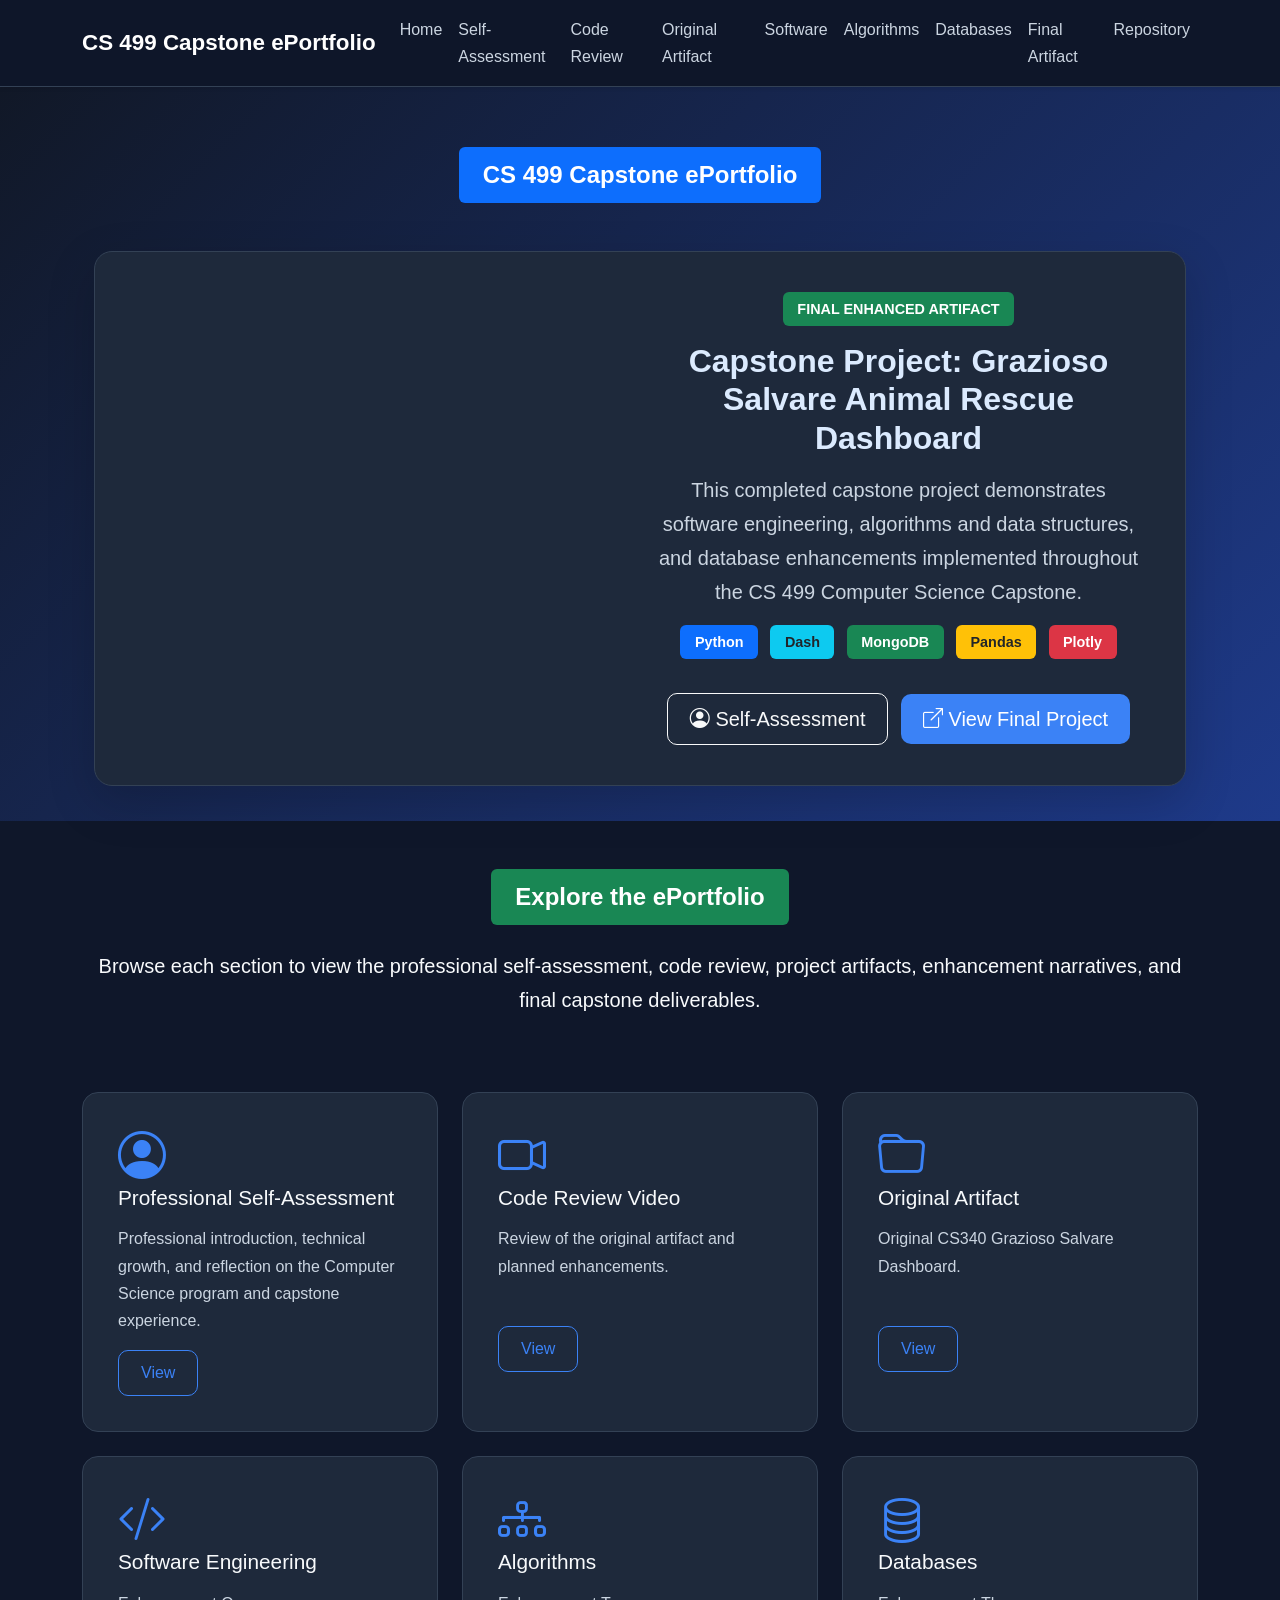
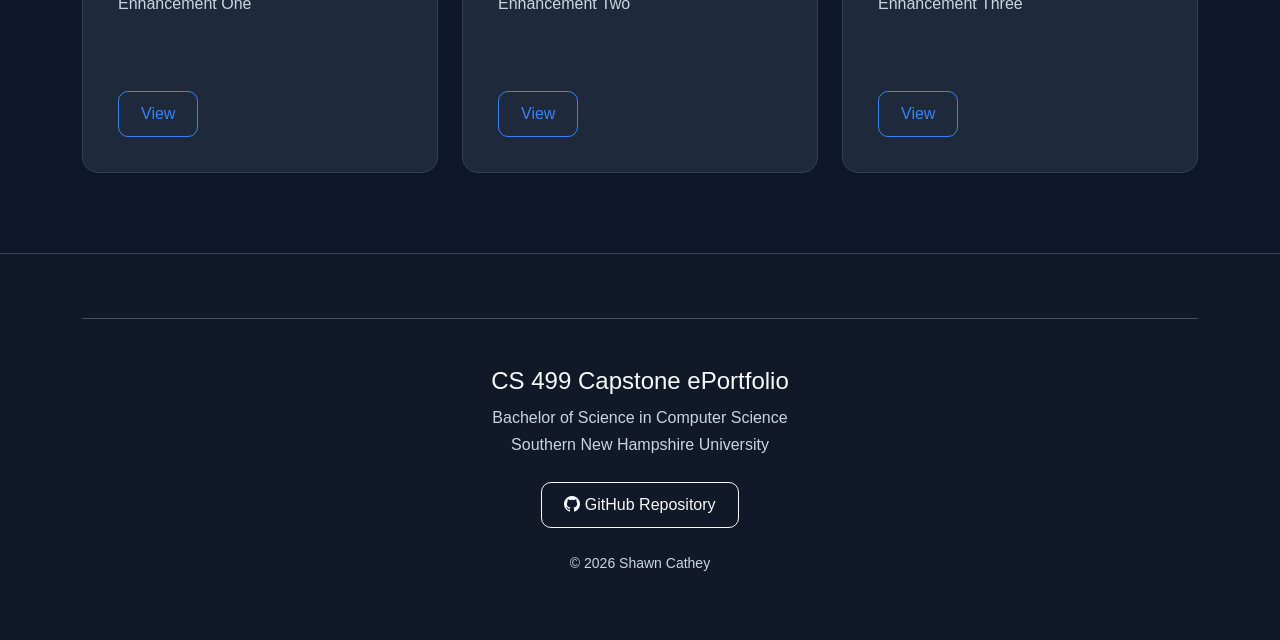
==== index.html @ efed87d2 "Initial CS 499 ePortfolio website" ====
<!DOCTYPE html>
<html lang="en">
  <head>
    <meta charset="UTF-8" />
    <meta name="viewport" content="width=device-width, initial-scale=1" />

    <title>Shawn Cathey | CS 499 Capstone Portfolio</title>

    <!-- Bootstrap -->
    <link
      href="https://cdn.jsdelivr.net/npm/bootstrap@5.3.7/dist/css/bootstrap.min.css"
      rel="stylesheet"
    />

    <!-- Bootstrap Icons -->
    <link
      href="https://cdn.jsdelivr.net/npm/bootstrap-icons@1.13.1/font/bootstrap-icons.css"
      rel="stylesheet"
    />

    <!-- Custom CSS -->
    <link rel="stylesheet" href="style.css" />
  </head>

  <body>
    <!-- Navigation -->
    <div id="navbar"></div>

    <!-- Hero -->

    <header class="hero">
      <div class="container text-center">
        <span class="badge bg-primary px-4 py-3 fs-4">
          CS 499 Capstone ePortfolio
        </span>

        <!-- Final Project Showcase -->

        <div class="container mt-5">
          <div class="card final-project-card shadow-lg">
            <div class="row align-items-center">
              <div class="col-lg-6">
                <div class="ratio ratio-16x9">
                  <iframe
                    src="https://www.youtube.com/embed/QOEn5yZiMWs?si=QDcMFj4pDcBqUeq1"
                    title="CS 499 Code Review"
                    frameborder="0"
                    allow="accelerometer; autoplay; clipboard-write; encrypted-media; gyroscope; picture-in-picture; web-share"
                    referrerpolicy="strict-origin-when-cross-origin"
                    allowfullscreen
                  >
                  </iframe>
                </div>
              </div>

              <div class="col-lg-6">
                <span class="badge bg-success mb-3">
                  FINAL ENHANCED ARTIFACT
                </span>

                <h2 class="mb-3">
                  Capstone Project: Grazioso Salvare Animal Rescue Dashboard
                </h2>

                <p class="lead">
                  This completed capstone project demonstrates software
                  engineering, algorithms and data structures, and database
                  enhancements implemented throughout the CS 499 Computer
                  Science Capstone.
                </p>

                <div class="mb-4">
                  <span class="badge bg-primary me-2"> Python </span>

                  <span class="badge bg-info text-dark me-2"> Dash </span>

                  <span class="badge bg-success me-2"> MongoDB </span>

                  <span class="badge bg-warning text-dark me-2"> Pandas </span>

                  <span class="badge bg-danger"> Plotly </span>
                </div>

                <a
                  href="pages/self-assessment.html"
                  class="btn btn-outline-light btn-lg me-2"
                >
                  <i class="bi bi-person-circle"></i>

                  Self-Assessment
                </a>

                <a
                  href="pages/final-artifact.html"
                  class="btn btn-primary btn-lg"
                >
                  <i class="bi bi-box-arrow-up-right"></i>

                  View Final Project
                </a>
              </div>
            </div>
          </div>
        </div>
      </div>
    </header>

    <!-- Portfolio -->

    <section class="container my-5">
      <div class="text-center mb-4">
        <span class="badge bg-success px-4 py-3 fs-4">
          Explore the ePortfolio
        </span>
      </div>

      <p class="text-center lead mb-5">
        Browse each section to view the professional self-assessment, code
        review, project artifacts, enhancement narratives, and final capstone
        deliverables.
      </p>
      <br />
      <div class="row g-4">
        <!-- Self Assessment -->

        <div class="col-md-6 col-lg-4">
          <div class="portfolio-card">
            <i class="bi bi-person-circle display-5"></i>

            <h3>Professional Self-Assessment</h3>

            <p>
              Professional introduction, technical growth, and reflection on the
              Computer Science program and capstone experience.
            </p>

            <a
              href="pages/self-assessment.html"
              class="btn btn-outline-primary"
            >
              View
            </a>
          </div>
        </div>

        <!-- Code Review -->

        <div class="col-md-6 col-lg-4">
          <div class="portfolio-card">
            <i class="bi bi-camera-video display-5"></i>

            <h3>Code Review Video</h3>

            <p>Review of the original artifact and planned enhancements.</p>

            <a href="pages/code-review.html" class="btn btn-outline-primary">
              View
            </a>
          </div>
        </div>

        <!-- Original Artifact -->

        <div class="col-md-6 col-lg-4">
          <div class="portfolio-card">
            <i class="bi bi-folder display-5"></i>

            <h3>Original Artifact</h3>

            <p>Original CS340 Grazioso Salvare Dashboard.</p>

            <a
              href="pages/original-artifact.html"
              class="btn btn-outline-primary"
            >
              View
            </a>
          </div>
        </div>

        <!-- Enhancement One -->

        <div class="col-md-6 col-lg-4">
          <div class="portfolio-card">
            <i class="bi bi-code-slash display-5"></i>

            <h3>Software Engineering</h3>

            <p>Enhancement One</p>

            <a href="pages/enhancement1.html" class="btn btn-outline-primary">
              View
            </a>
          </div>
        </div>

        <!-- Enhancement Two -->

        <div class="col-md-6 col-lg-4">
          <div class="portfolio-card">
            <i class="bi bi-diagram-3 display-5"></i>

            <h3>Algorithms</h3>

            <p>Enhancement Two</p>

            <a href="pages/enhancement2.html" class="btn btn-outline-primary">
              View
            </a>
          </div>
        </div>

        <!-- Enhancement Three -->

        <div class="col-md-6 col-lg-4">
          <div class="portfolio-card">
            <i class="bi bi-database display-5"></i>

            <h3>Databases</h3>

            <p>Enhancement Three</p>

            <a href="pages/enhancement3.html" class="btn btn-outline-primary">
              View
            </a>
          </div>
        </div>
      </div>
    </section>

    <!-- Footer -->

    <div id="footer"></div>

    <script src="https://cdn.jsdelivr.net/npm/bootstrap@5.3.7/dist/js/bootstrap.bundle.min.js"></script>

    <script src="script.js"></script>
  </body>
</html>
---- style.css ----
/* ===========================================
   Global
=========================================== */

:root {
  --bg: #0f172a;
  --surface: #1e293b;
  --surface-hover: #273549;
  --text: #f8fafc;
  --muted: #cbd5e1;
  --primary: #3b82f6;
  --border: #334155;
}

* {
  margin: 0;
  padding: 0;
  box-sizing: border-box;
}

html {
  scroll-behavior: smooth;
}

body {
  font-family: 'Inter', sans-serif;
  background: var(--bg);
  color: var(--text);
  line-height: 1.7;
}

/* ===========================================
   Navbar
=========================================== */

.navbar {
  background: rgba(15, 23, 42, 0.95);
  backdrop-filter: blur(10px);
  border-bottom: 1px solid var(--border);
}

.navbar-brand {
  font-size: 1.4rem;
}

.nav-link {
  color: var(--muted) !important;
  transition: 0.25s;
}

.nav-link:hover {
  color: white !important;
}

/* ===========================================
   Hero
=========================================== */

.hero {
  background: linear-gradient(135deg, #111827, #1e3a8a);

  padding: 60px 20px 35px;
}

.hero h1 {
  font-weight: 700;

  margin-bottom: 20px;
}

.hero h2 {
  color: #dbeafe;

  margin-bottom: 25px;
}

.hero p {
  color: #cbd5e1;
}

.tech-badges {
  margin-top: 30px;
}

.tech-badges .badge {
  margin: 6px;

  font-size: 0.9rem;

  padding: 0.8rem 1rem;
}

/* ===========================================
   Portfolio Cards
=========================================== */

.portfolio-card {
  background: var(--surface);

  border: 1px solid var(--border);

  border-radius: 16px;

  padding: 35px;

  height: 100%;

  transition: 0.25s;
}

.portfolio-card:hover {
  transform: translateY(-8px);

  background: var(--surface-hover);

  border-color: var(--primary);
}

.portfolio-card i {
  color: var(--primary);

  margin-bottom: 20px;
}

.portfolio-card h3 {
  margin-bottom: 15px;

  font-size: 1.3rem;
}

.portfolio-card p {
  color: var(--muted);

  min-height: 85px;
}

/* ===========================================
   Buttons
=========================================== */

.btn {
  border-radius: 10px;

  padding: 10px 22px;
}

.btn-primary {
  background: var(--primary);

  border: none;
}

.btn-primary:hover {
  background: #2563eb;
}

.btn-outline-primary {
  border-color: var(--primary);

  color: var(--primary);
}

.btn-outline-primary:hover {
  background: var(--primary);

  color: white;
}

/* ===========================================
   Footer
=========================================== */

footer {
  margin-top: 80px;

  background: #111827;

  border-top: 1px solid var(--border);
}

footer p {
  color: var(--muted);
}

/* ===========================================
   Responsive
=========================================== */

@media (max-width: 768px) {
  .hero {
    padding: 80px 20px;
  }

  .hero h1 {
    font-size: 2.5rem;
  }

  .hero h2 {
    font-size: 1.5rem;
  }

  .portfolio-card {
    padding: 25px;
  }
}
/* ===========================================
   Final Project Showcase
=========================================== */

.final-project-card {
  background: #1e293b;

  border: 1px solid #334155;

  border-radius: 18px;

  padding: 40px;

  margin-top: 40px;
}

.final-project-card img {
  border-radius: 12px;

  border: 2px solid #334155;
}

.final-project-card h2 {
  font-weight: 700;
}

.final-project-card p {
  color: #cbd5e1;
}

.final-project-card .badge {
  font-size: 0.9rem;

  padding: 0.6rem 0.9rem;
}

.final-project-card .btn {
  margin-top: 10px;
}

@media (max-width: 992px) {
  .final-project-card {
    text-align: center;
  }

  .final-project-card img {
    margin-bottom: 30px;
  }
}
.gallery-img {
  width: 100%;
  height: 260px;
  object-fit: cover;
  border-radius: 0.5rem;
  border: 1px solid rgba(255, 255, 255, 0.15);
}
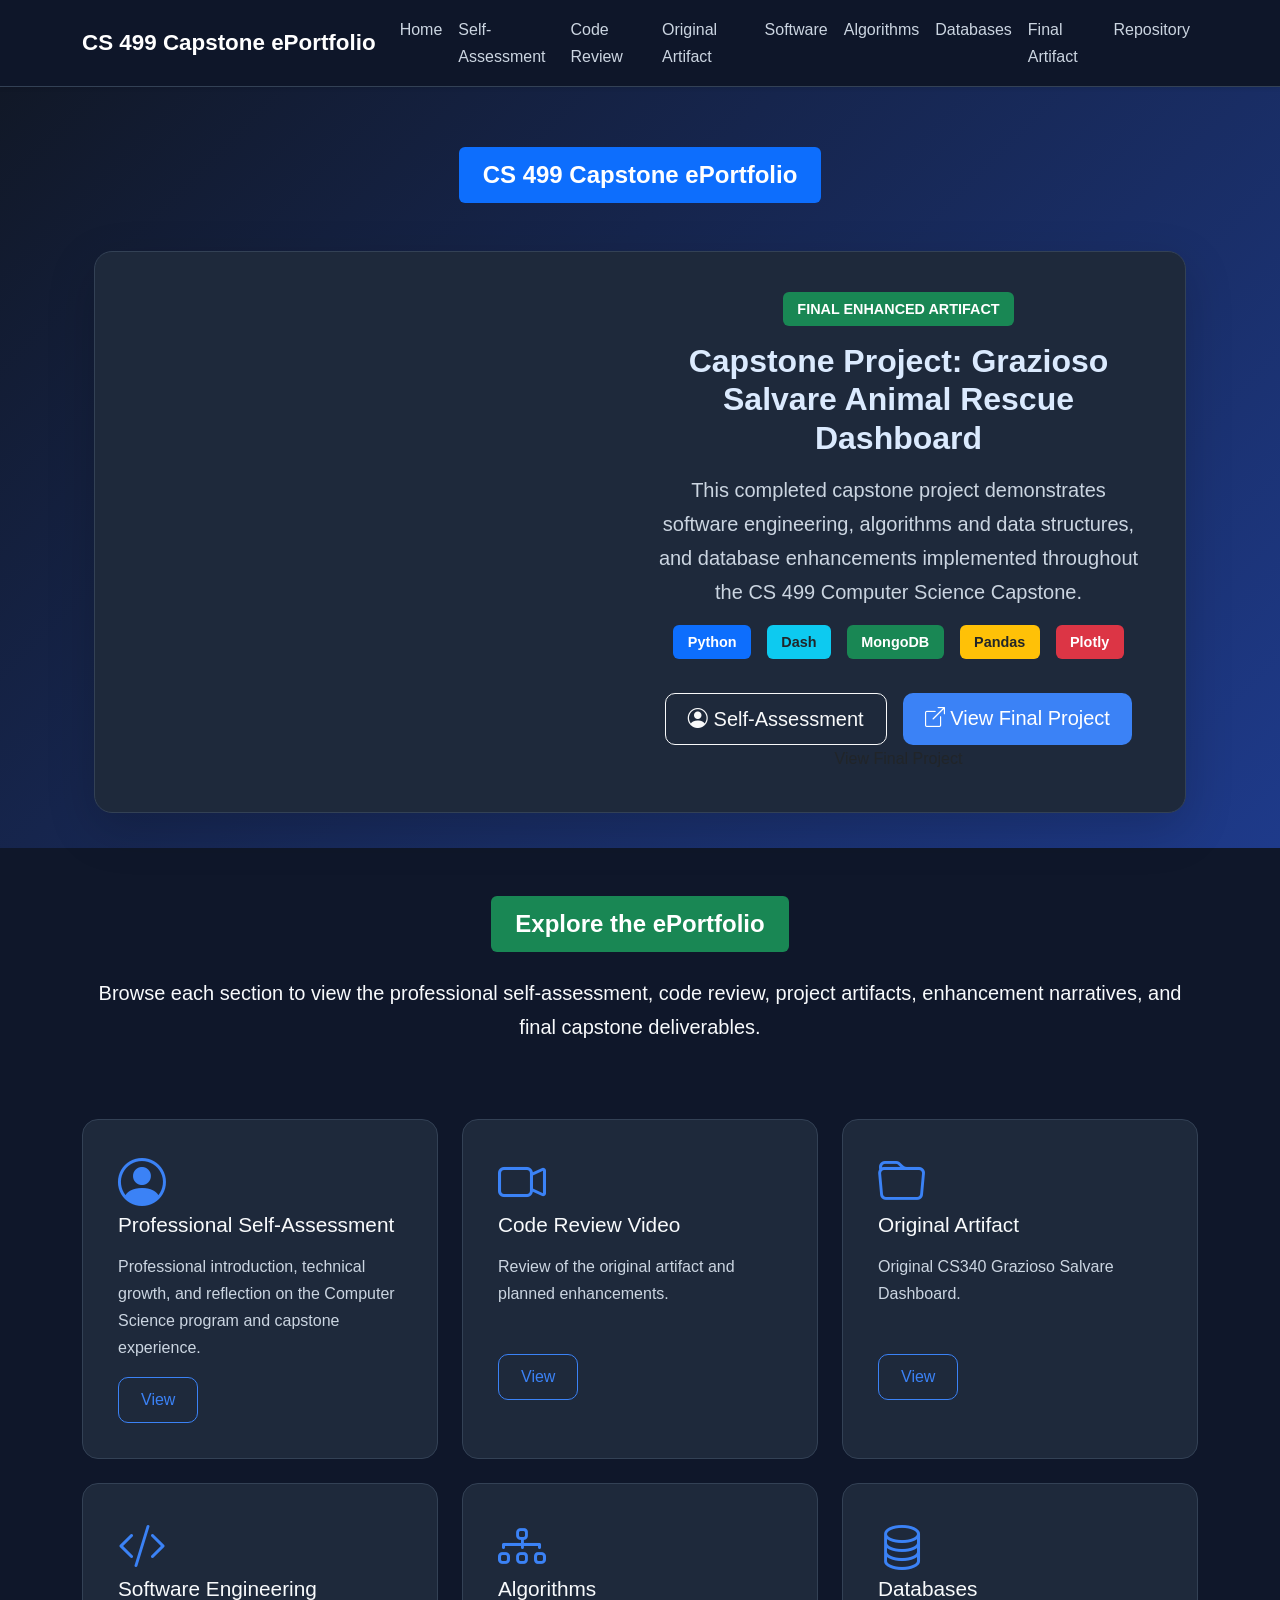
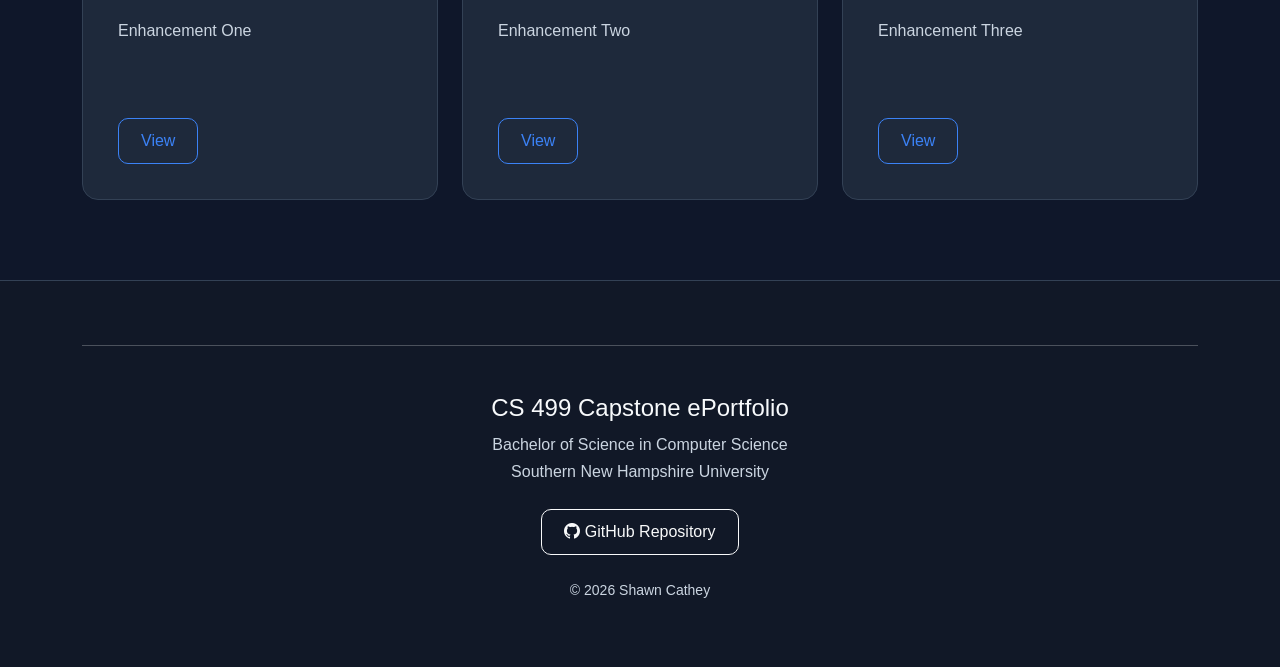
==== commit 0038ff2a: "Improve responsive layout" ====
--- a/index.html
+++ b/index.html
@@ -39,7 +39,7 @@
         <div class="container mt-5">
           <div class="card final-project-card shadow-lg">
             <div class="row align-items-center">
-              <div class="col-lg-6">
+              <div class="col-lg-6 mb-4 mb-lg-0">
                 <div class="ratio ratio-16x9">
                   <iframe
                     src="https://www.youtube.com/embed/QOEn5yZiMWs?si=QDcMFj4pDcBqUeq1"
@@ -69,32 +69,35 @@
                   Science Capstone.
                 </p>
 
-                <div class="mb-4">
-                  <span class="badge bg-primary me-2"> Python </span>
-
-                  <span class="badge bg-info text-dark me-2"> Dash </span>
-
-                  <span class="badge bg-success me-2"> MongoDB </span>
-
-                  <span class="badge bg-warning text-dark me-2"> Pandas </span>
-
-                  <span class="badge bg-danger"> Plotly </span>
+                <div class="d-flex flex-wrap justify-content-center gap-3 mb-4">
+                  <span class="badge bg-primary">Python</span>
+                
+                  <span class="badge bg-info text-dark">Dash</span>
+                
+                  <span class="badge bg-success">MongoDB</span>
+                
+                  <span class="badge bg-warning text-dark">Pandas</span>
+                
+                  <span class="badge bg-danger">Plotly</span>
                 </div>
 
-                <a
-                  href="pages/self-assessment.html"
-                  class="btn btn-outline-light btn-lg me-2"
-                >
-                  <i class="bi bi-person-circle"></i>
-
-                  Self-Assessment
-                </a>
-
-                <a
-                  href="pages/final-artifact.html"
-                  class="btn btn-primary btn-lg"
-                >
-                  <i class="bi bi-box-arrow-up-right"></i>
+                <div class="d-grid d-lg-flex justify-content-center gap-3 mt-4">
+                  <a
+                    href="pages/self-assessment.html"
+                    class="btn btn-outline-light btn-lg"
+                  >
+                    <i class="bi bi-person-circle"></i>
+                    Self-Assessment
+                  </a>
+                
+                  <a
+                    href="pages/final-artifact.html"
+                    class="btn btn-primary btn-lg"
+                  >
+                    <i class="bi bi-box-arrow-up-right"></i>
+                    View Final Project
+                  </a>
+                </div>
 
                   View Final Project
                 </a>
--- a/style.css
+++ b/style.css
@@ -259,3 +259,4 @@
   border-radius: 0.5rem;
   border: 1px solid rgba(255, 255, 255, 0.15);
 }
+
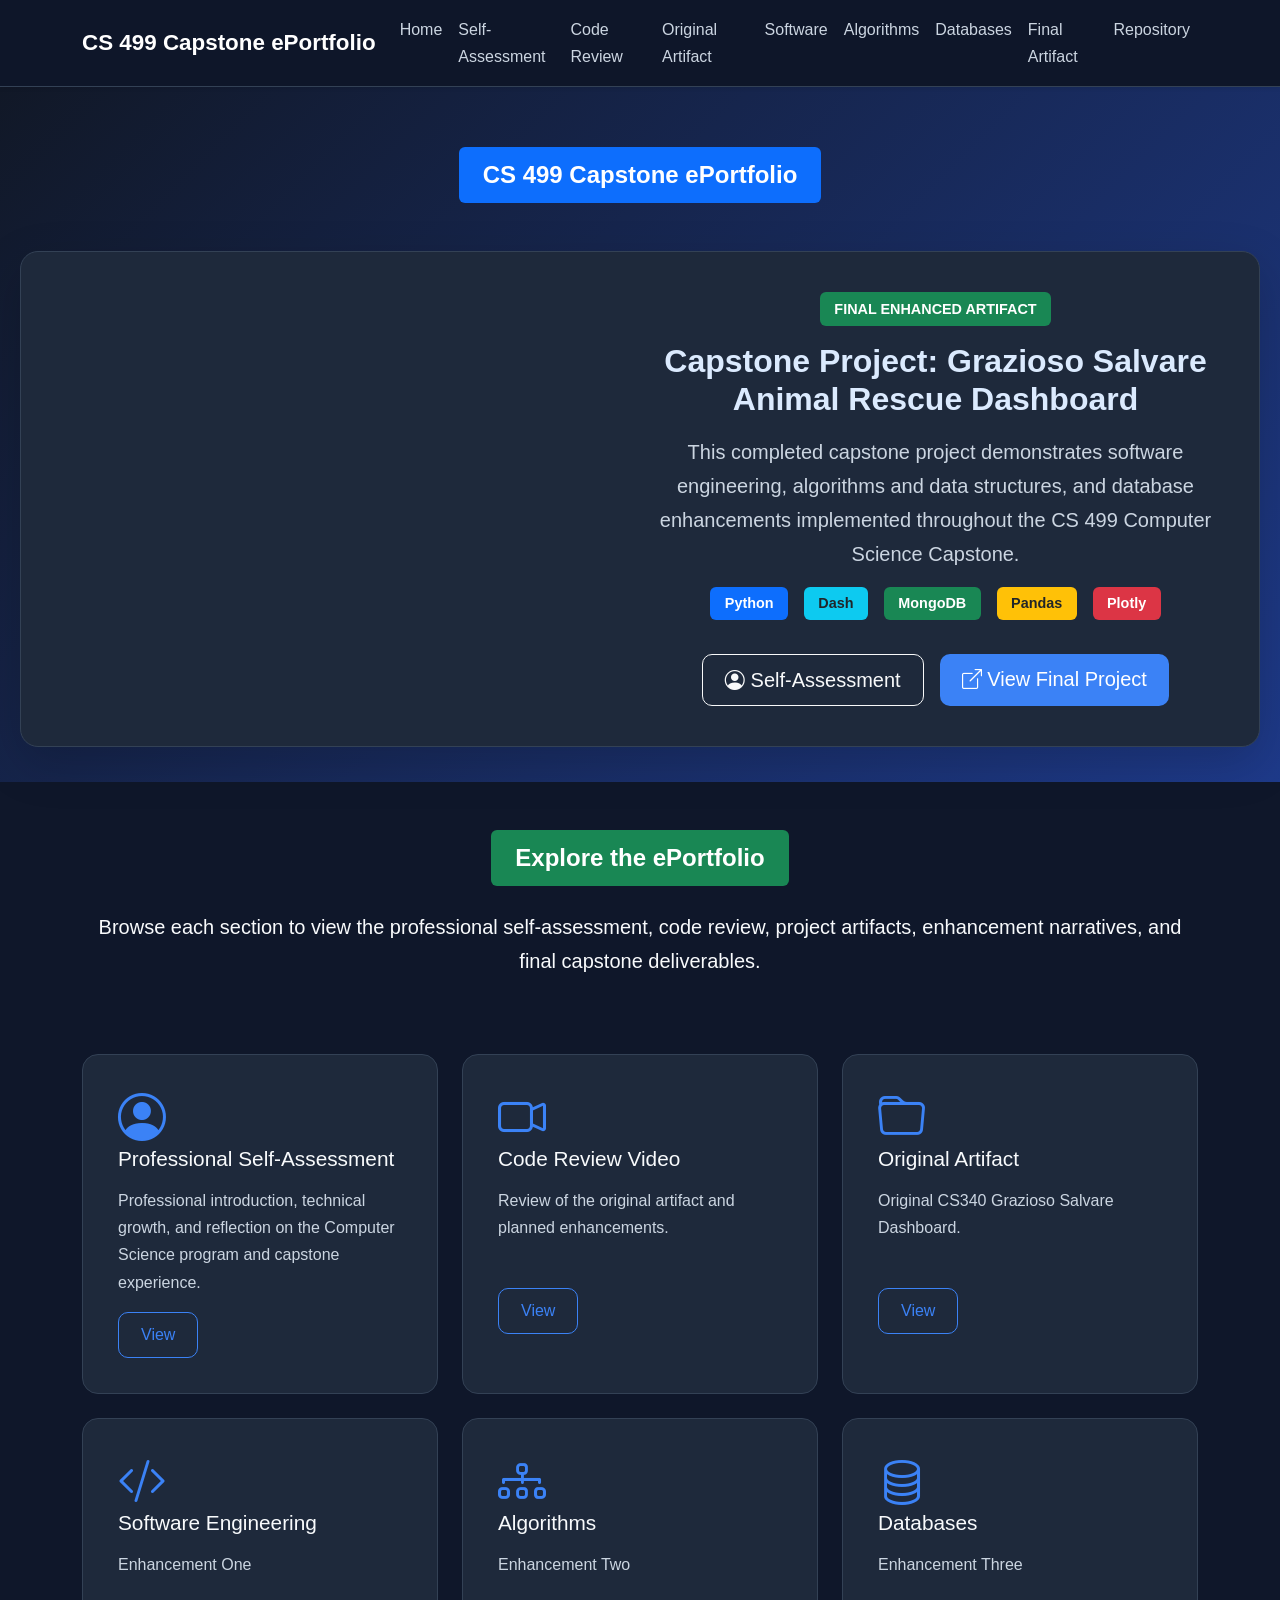
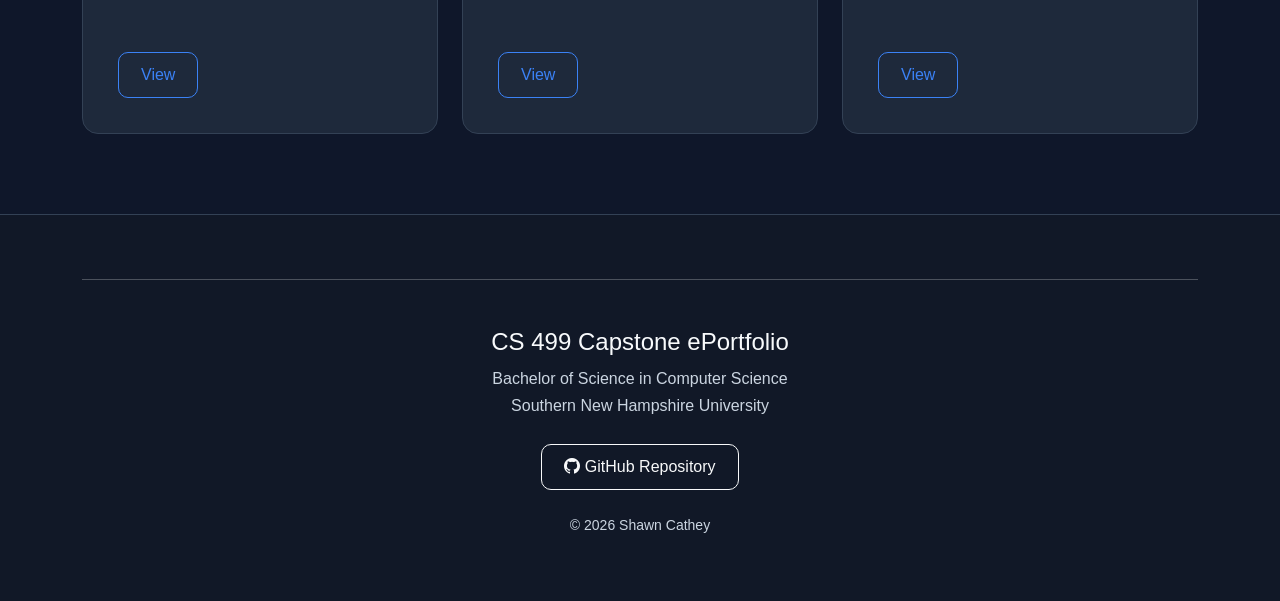
==== commit 449d7c67: "Improve more alignment issues for small screens" ====
--- a/index.html
+++ b/index.html
@@ -26,88 +26,88 @@
     <!-- Navigation -->
     <div id="navbar"></div>
 
-    <!-- Hero -->
-
-    <header class="hero">
-      <div class="container text-center">
-        <span class="badge bg-primary px-4 py-3 fs-4">
-          CS 499 Capstone ePortfolio
-        </span>
-
-        <!-- Final Project Showcase -->
-
-        <div class="container mt-5">
-          <div class="card final-project-card shadow-lg">
-            <div class="row align-items-center">
-              <div class="col-lg-6 mb-4 mb-lg-0">
-                <div class="ratio ratio-16x9">
-                  <iframe
-                    src="https://www.youtube.com/embed/QOEn5yZiMWs?si=QDcMFj4pDcBqUeq1"
-                    title="CS 499 Code Review"
-                    frameborder="0"
-                    allow="accelerometer; autoplay; clipboard-write; encrypted-media; gyroscope; picture-in-picture; web-share"
-                    referrerpolicy="strict-origin-when-cross-origin"
-                    allowfullscreen
-                  >
-                  </iframe>
-                </div>
-              </div>
-
-              <div class="col-lg-6">
-                <span class="badge bg-success mb-3">
-                  FINAL ENHANCED ARTIFACT
-                </span>
-
-                <h2 class="mb-3">
-                  Capstone Project: Grazioso Salvare Animal Rescue Dashboard
-                </h2>
-
-                <p class="lead">
-                  This completed capstone project demonstrates software
-                  engineering, algorithms and data structures, and database
-                  enhancements implemented throughout the CS 499 Computer
-                  Science Capstone.
-                </p>
-
-                <div class="d-flex flex-wrap justify-content-center gap-3 mb-4">
-                  <span class="badge bg-primary">Python</span>
-                
-                  <span class="badge bg-info text-dark">Dash</span>
-                
-                  <span class="badge bg-success">MongoDB</span>
-                
-                  <span class="badge bg-warning text-dark">Pandas</span>
-                
-                  <span class="badge bg-danger">Plotly</span>
-                </div>
-
-                <div class="d-grid d-lg-flex justify-content-center gap-3 mt-4">
-                  <a
-                    href="pages/self-assessment.html"
-                    class="btn btn-outline-light btn-lg"
-                  >
-                    <i class="bi bi-person-circle"></i>
-                    Self-Assessment
-                  </a>
-                
-                  <a
-                    href="pages/final-artifact.html"
-                    class="btn btn-primary btn-lg"
-                  >
-                    <i class="bi bi-box-arrow-up-right"></i>
-                    View Final Project
-                  </a>
-                </div>
-
-                  View Final Project
-                </a>
-              </div>
+<!-- Hero -->
+<header class="hero">
+  <div class="d-flex justify-content-center">
+    <span class="badge bg-primary px-4 py-3 fs-4">
+      CS 499 Capstone ePortfolio
+    </span>
+  </div>
+
+    <!-- Final Project Showcase -->
+    <div class="mt-5">
+      <div class="card final-project-card shadow-lg">
+        <div class="row align-items-center">
+
+          <!-- Video -->
+          <div class="col-lg-6 mb-4 mb-lg-0">
+            <div class="ratio ratio-16x9">
+              <iframe
+                src="https://www.youtube.com/embed/QOEn5yZiMWs?si=QDcMFj4pDcBqUeq1"
+                title="CS 499 Code Review"
+                frameborder="0"
+                allow="accelerometer; autoplay; clipboard-write; encrypted-media; gyroscope; picture-in-picture; web-share"
+                referrerpolicy="strict-origin-when-cross-origin"
+                allowfullscreen>
+              </iframe>
             </div>
           </div>
+
+          <!-- Right Column -->
+          <div class="col-lg-6 text-center">
+
+            <span class="badge bg-success mb-3">
+              FINAL ENHANCED ARTIFACT
+            </span>
+
+            <h2 class="mb-3">
+              Capstone Project: Grazioso Salvare Animal Rescue Dashboard
+            </h2>
+
+            <p class="lead">
+              This completed capstone project demonstrates software
+              engineering, algorithms and data structures, and database
+              enhancements implemented throughout the CS 499 Computer
+              Science Capstone.
+            </p>
+
+            <div class="d-flex flex-wrap justify-content-center gap-3 mb-4">
+              <span class="badge bg-primary">Python</span>
+
+              <span class="badge bg-info text-dark">Dash</span>
+
+              <span class="badge bg-success">MongoDB</span>
+
+              <span class="badge bg-warning text-dark">Pandas</span>
+
+              <span class="badge bg-danger">Plotly</span>
+            </div>
+
+            <div class="d-grid d-lg-flex justify-content-center gap-3 mt-4">
+              <a
+                href="pages/self-assessment.html"
+                class="btn btn-outline-light btn-lg">
+                <i class="bi bi-person-circle"></i>
+                Self-Assessment
+              </a>
+
+              <a
+                href="pages/final-artifact.html"
+                class="btn btn-primary btn-lg">
+                <i class="bi bi-box-arrow-up-right"></i>
+                View Final Project
+              </a>
+            </div>
+
+          </div>
+          <!-- End Right Column -->
+
         </div>
       </div>
-    </header>
-
+    </div>
+
+  </div>
+</header>
     <!-- Portfolio -->
 
     <section class="container my-5">
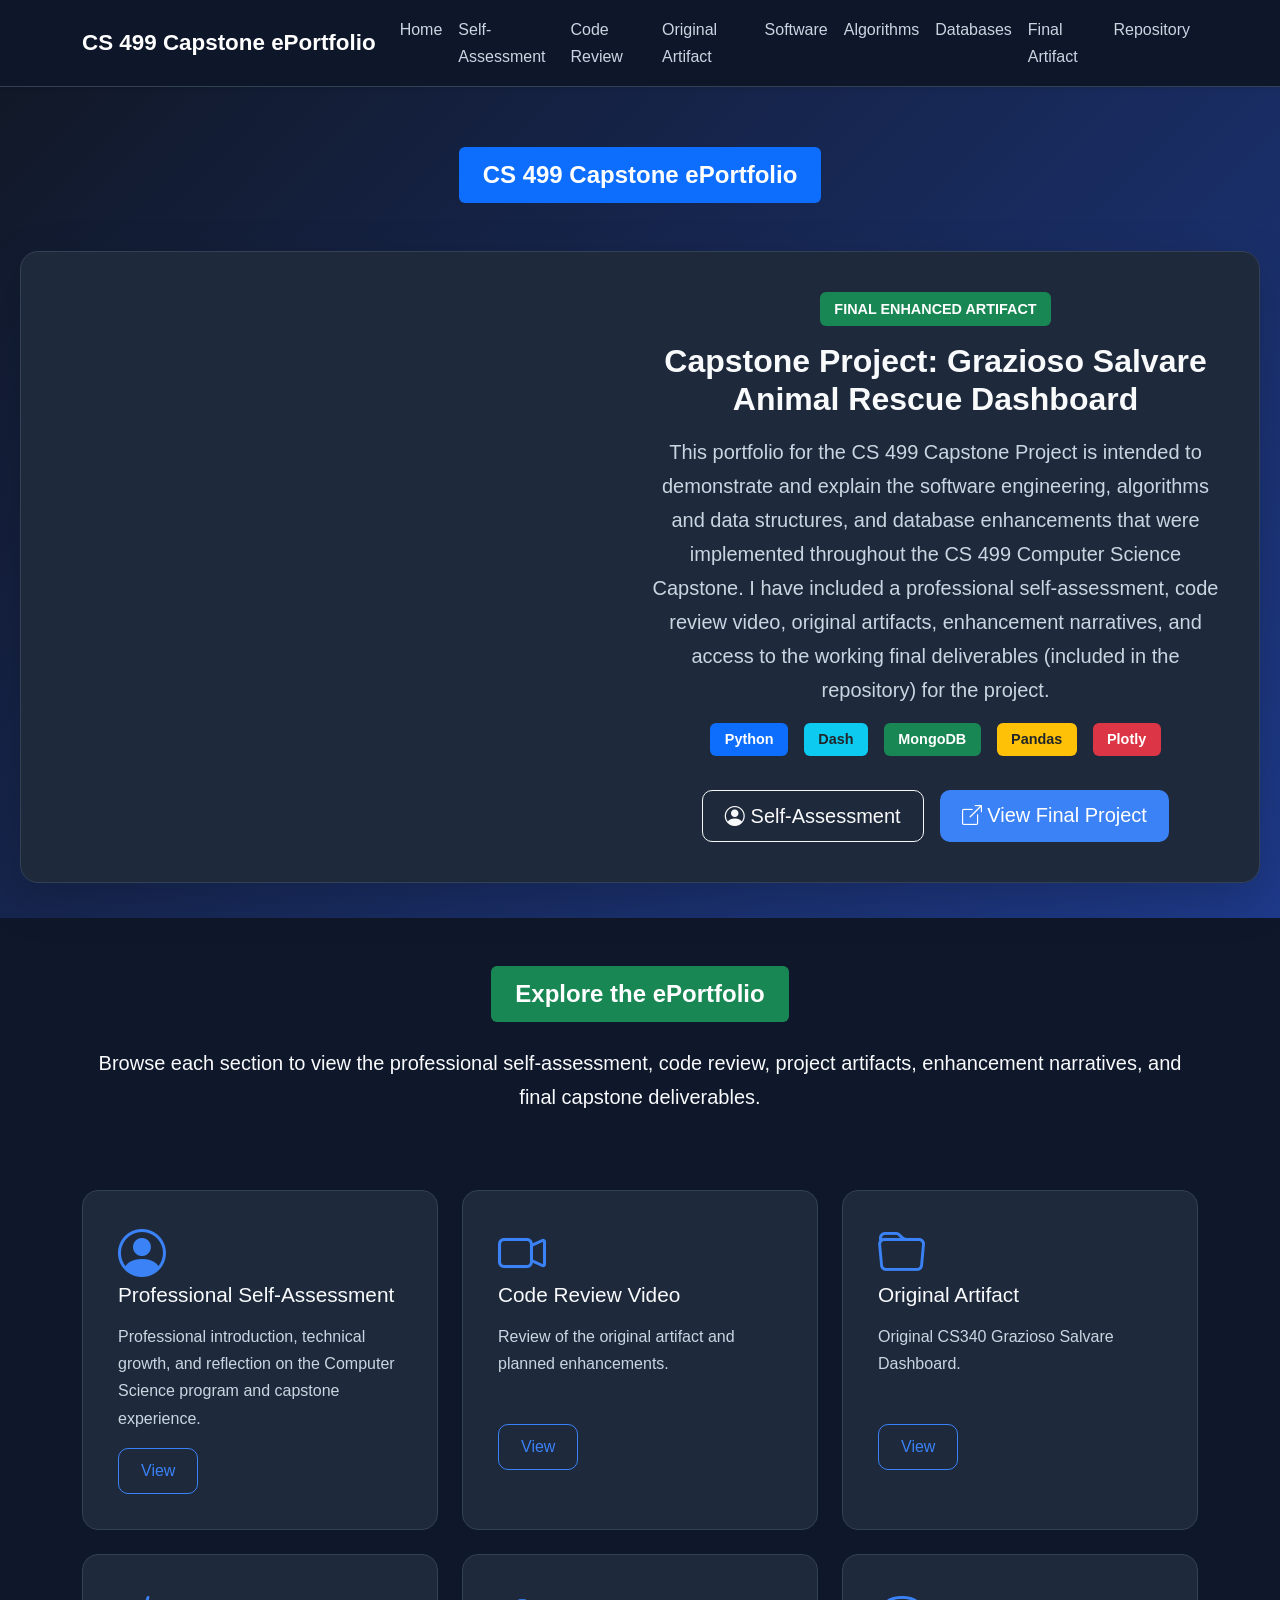
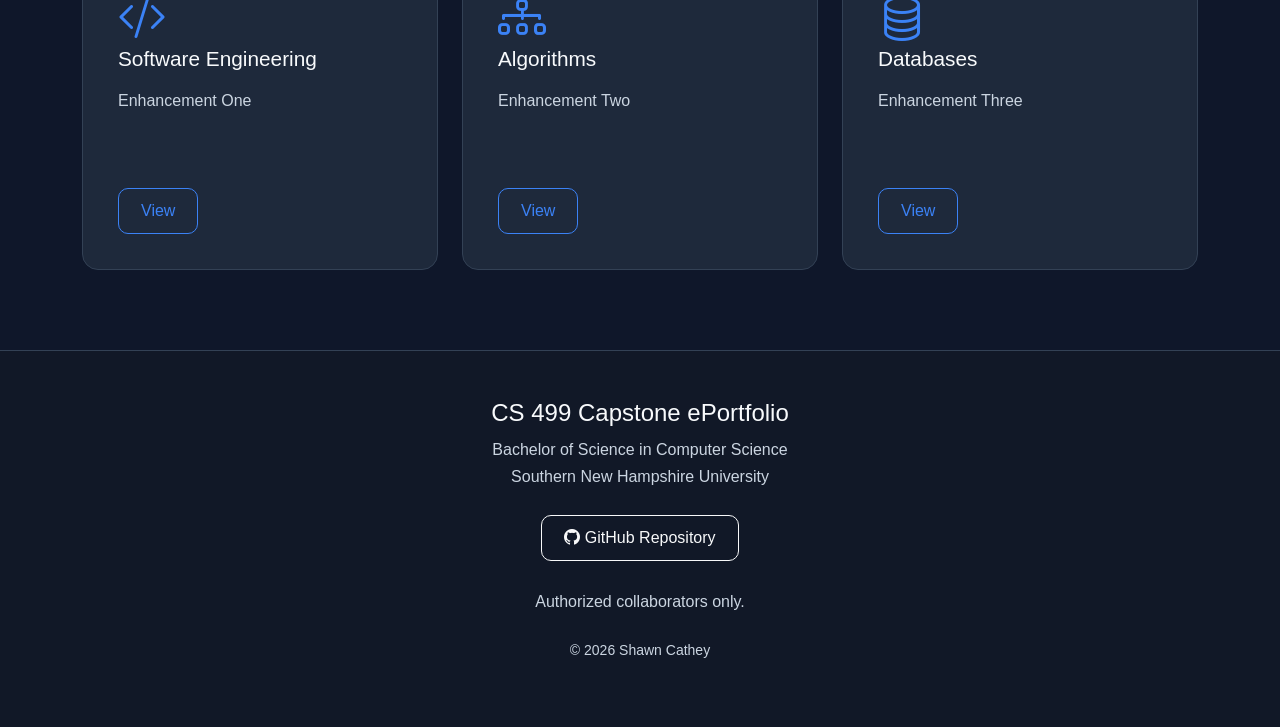
==== commit 8d157b81: "Corrected enhancement card subtitles" ====
--- a/index.html
+++ b/index.html
@@ -65,10 +65,11 @@
             </h2>
 
             <p class="lead">
-              This completed capstone project demonstrates software
+              This portfolio for the CS 499 Capstone Project is intended to demonstrate and explain the software
               engineering, algorithms and data structures, and database
-              enhancements implemented throughout the CS 499 Computer
-              Science Capstone.
+              enhancements that were implemented throughout the CS 499 Computer
+              Science Capstone. I have included a professional self-assessment, code review video, original artifacts, 
+              enhancement narratives, and access to the working final deliverables (included in the repository) for the project.
             </p>
 
             <div class="d-flex flex-wrap justify-content-center gap-3 mb-4">
--- a/style.css
+++ b/style.css
@@ -227,8 +227,8 @@
 
 .final-project-card h2 {
   font-weight: 700;
-}
-
+  color: #f8fafc;
+}
 .final-project-card p {
   color: #cbd5e1;
 }
